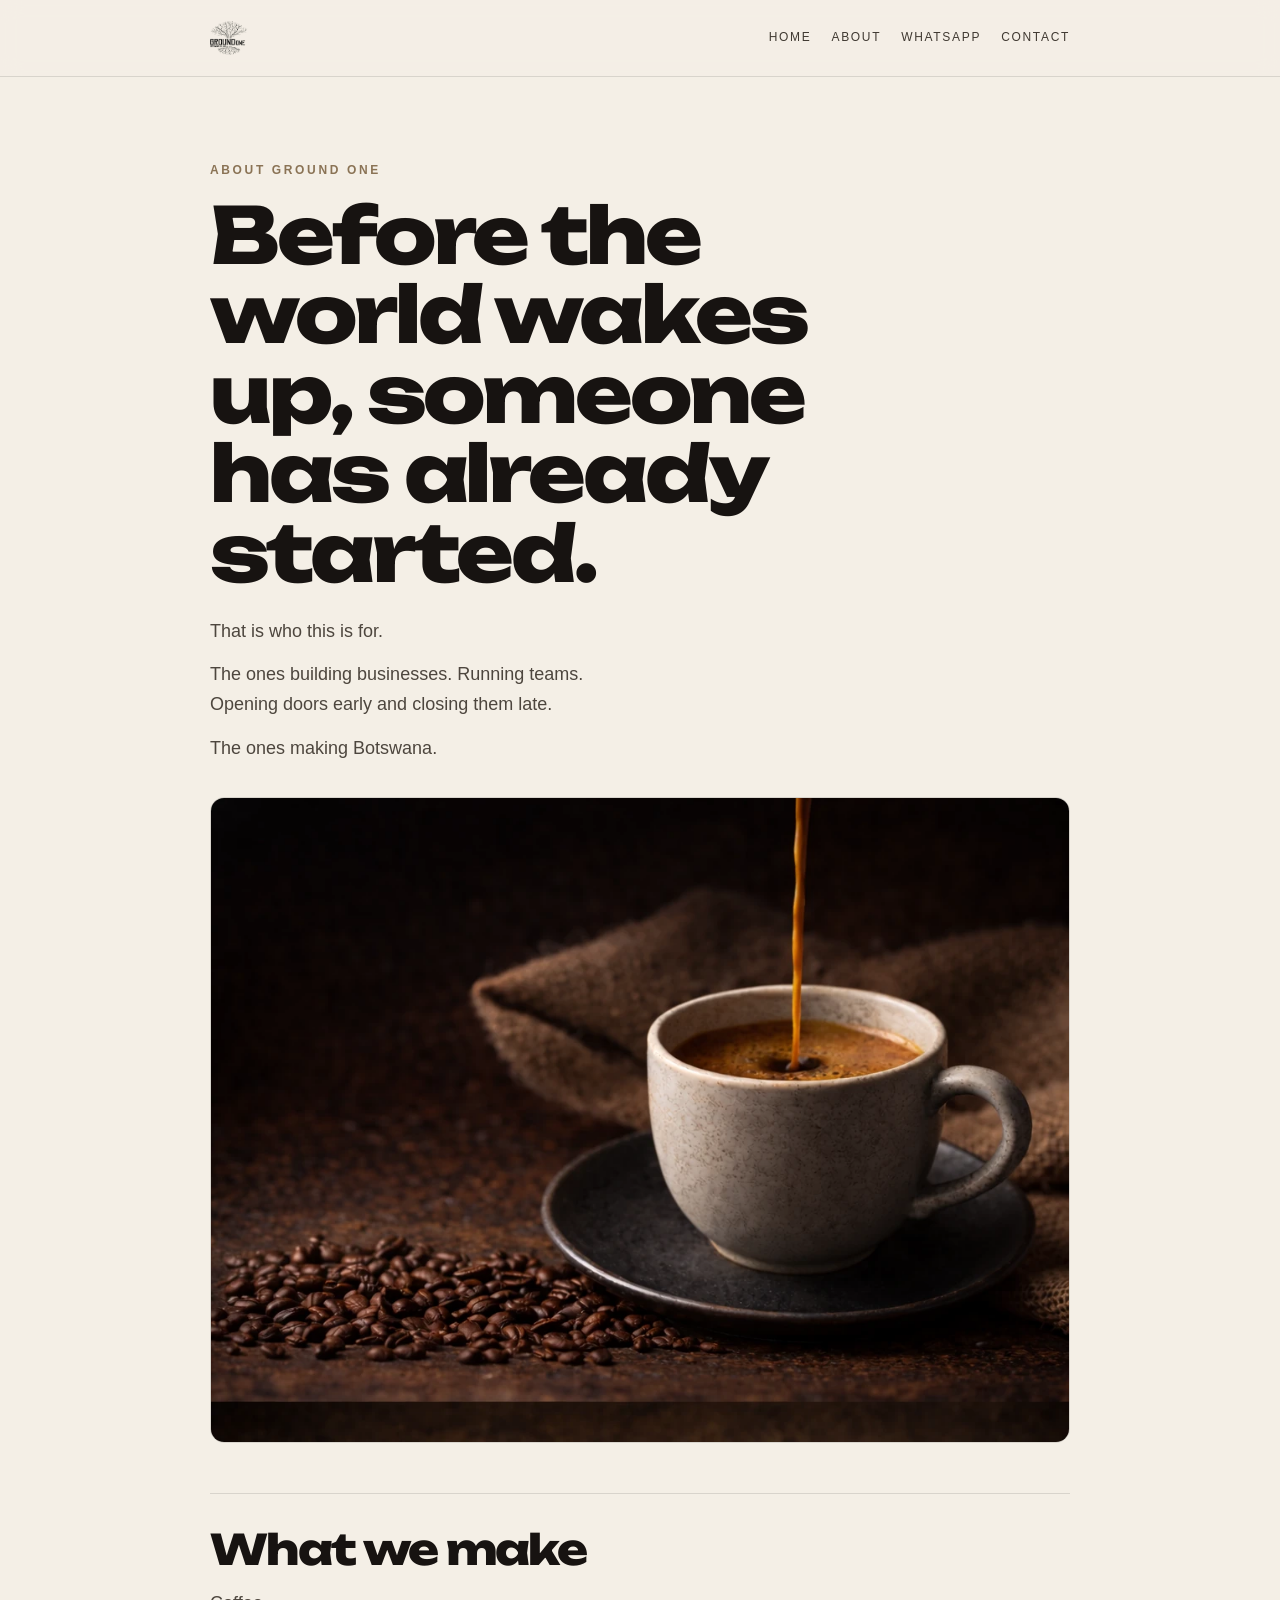
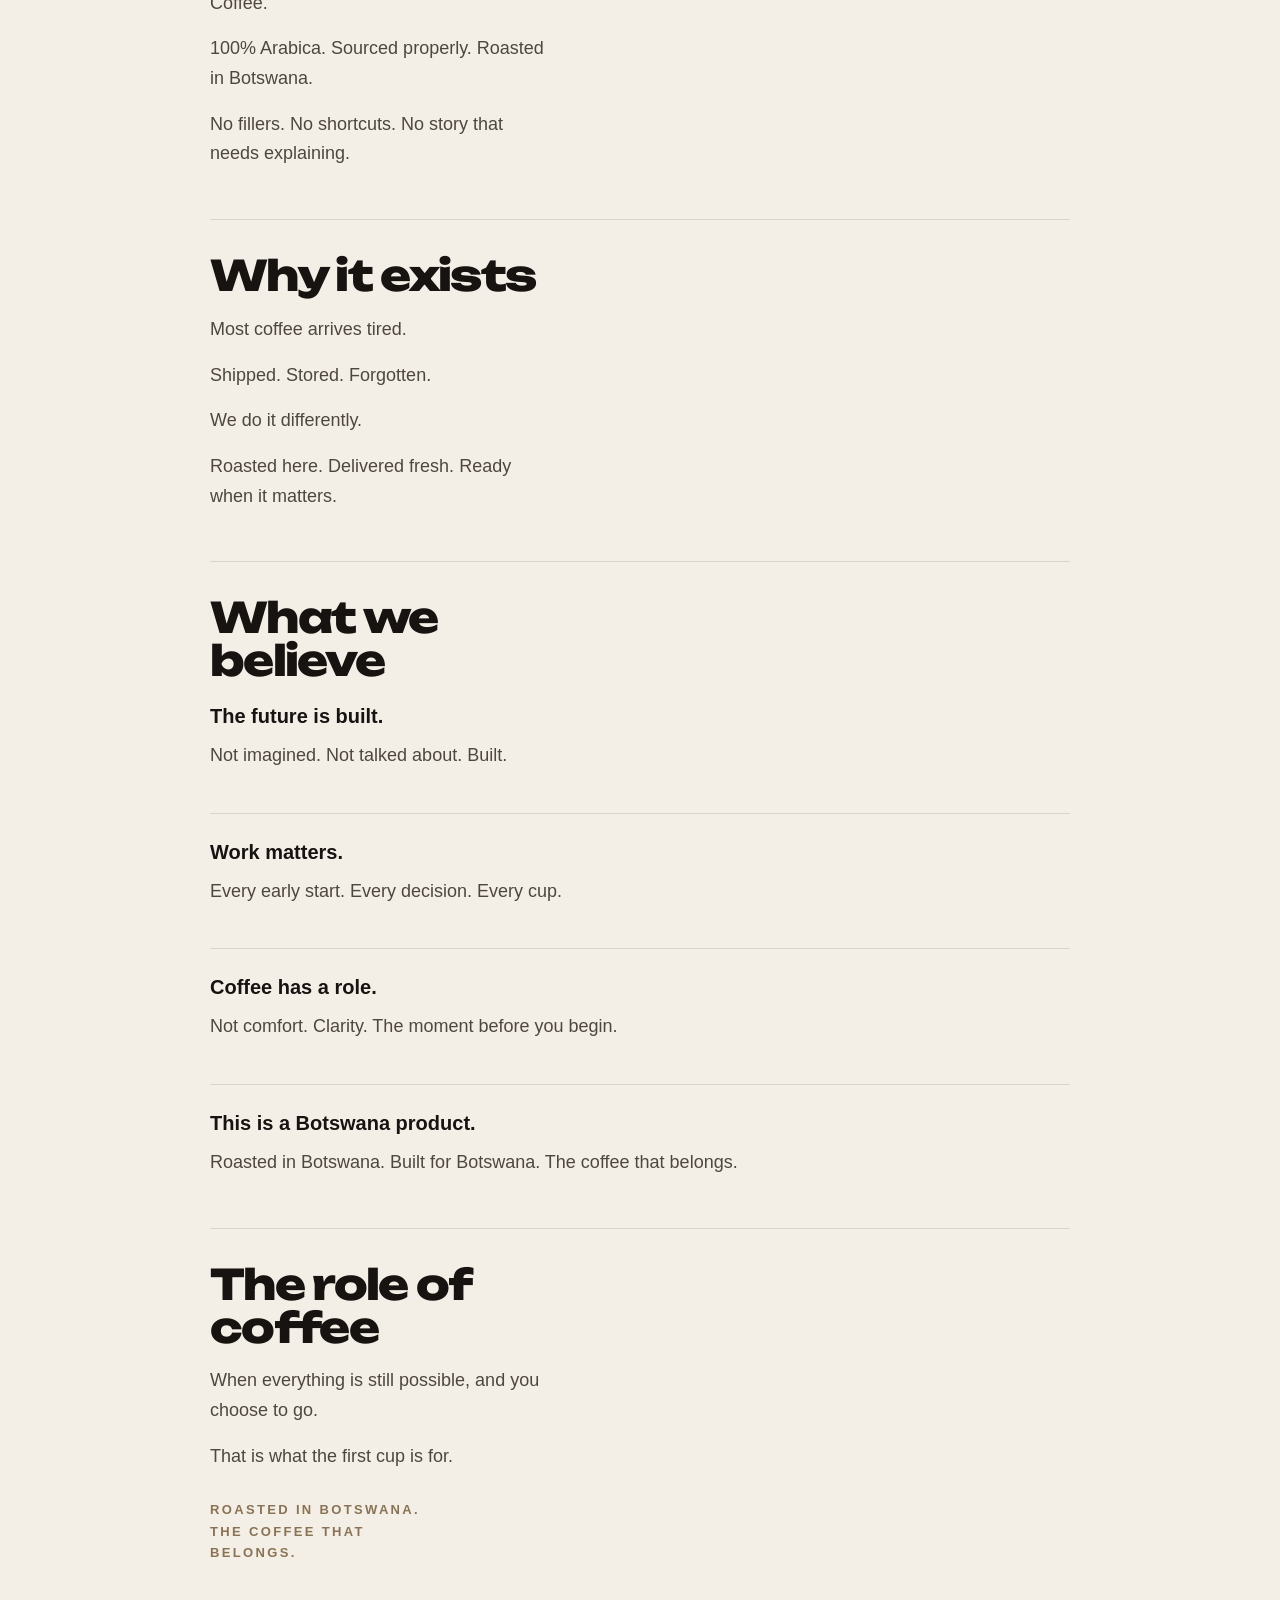
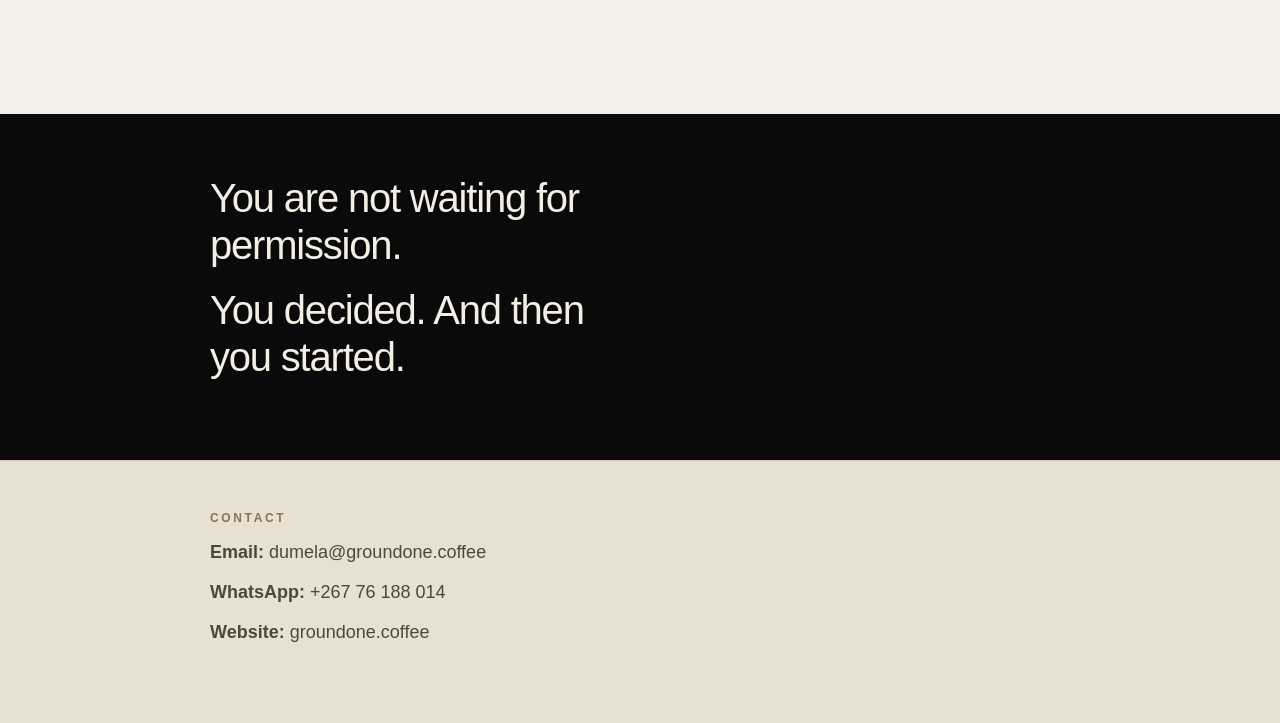
==== about.html @ 283d59fa "Add files via upload" ====
<!DOCTYPE html>
<html lang="en">
<head>
  <meta charset="UTF-8" />
  <meta name="viewport" content="width=device-width, initial-scale=1.0" />
  <title>About Ground One | Roasted in Botswana</title>
  <meta name="description" content="The story and beliefs behind Ground One Coffee — roasted in Botswana and built for the ones making Botswana." />
  <link rel="preconnect" href="https://fonts.googleapis.com">
  <link rel="preconnect" href="https://fonts.gstatic.com" crossorigin>
  <link href="https://fonts.googleapis.com/css2?family=Unbounded:wght@300;800&display=swap" rel="stylesheet">
  <style>
    :root {
      --black:#0a0a0a;
      --bone:#f4efe6;
      --bone-deep:#e8e0d0;
      --earth:#8a7355;
      --ink:#171311;
      --muted:#5e554c;
      --line:rgba(23,19,17,.12);
      --line-light:rgba(255,255,255,.12);
      --max:860px;
    }
    *{box-sizing:border-box}
    html{scroll-behavior:smooth}
    body{margin:0;font-family:Arial,Helvetica,sans-serif;background:var(--bone);color:var(--ink);line-height:1.65;-webkit-font-smoothing:antialiased}
    a{color:inherit;text-decoration:none}
    img{display:block;max-width:100%}
    .wrap{width:min(calc(100% - 40px),var(--max));margin:0 auto}
    .site-header{position:sticky;top:0;z-index:1000;background:rgba(244,239,230,.94);backdrop-filter:blur(10px);border-bottom:1px solid var(--line)}
    .site-header .wrap{min-height:76px;display:flex;align-items:center;justify-content:space-between;gap:24px}
    .brand img{height:34px;width:auto}
    .nav{display:flex;gap:20px;flex-wrap:wrap;align-items:center;font-size:12px;letter-spacing:.14em;text-transform:uppercase}
    .nav a{color:#403932}
    .hero{padding:84px 0 40px}
    .eyebrow{margin:0 0 14px;font-size:12px;letter-spacing:.22em;text-transform:uppercase;color:var(--earth);font-weight:700}
    h1,h2{margin:0;line-height:1.02;letter-spacing:-.04em;color:var(--ink)}
    h1{font-family:'Unbounded',Arial,sans-serif;font-weight:800;font-size:clamp(42px,7vw,78px);max-width:9ch;margin-bottom:24px}
    h2{font-family:'Unbounded',Arial,sans-serif;font-weight:800;font-size:clamp(26px,4vw,42px);max-width:10ch;margin-bottom:18px}
    .lede{font-size:22px;color:#2b251f;max-width:28ch;margin:0 0 18px}
    .hero-copy p{margin:0 0 14px;font-size:18px;color:#4d463e;max-width:40ch}
    .story-image{margin:34px 0 0;border-radius:14px;overflow:hidden;border:1px solid var(--line)}
    .content{padding:10px 0 80px}
    section{padding:34px 0;border-top:1px solid var(--line)}
    p{margin:0 0 16px;font-size:18px;color:#4e473f}
    .short p{max-width:34ch}
    .beliefs{display:grid;gap:26px;margin-top:8px}
    .belief{padding-top:22px;border-top:1px solid var(--line)}
    .belief:first-child{padding-top:0;border-top:0}
    .belief strong{display:block;font-size:20px;color:#171311;margin-bottom:8px}
    .statement{padding:60px 0;background:var(--black);color:var(--bone);margin-top:20px}
    .statement .wrap{max-width:980px}
    .statement p{font-size:clamp(24px,3.2vw,40px);line-height:1.18;color:var(--bone);letter-spacing:-.03em;max-width:18ch;margin:0 0 18px}
    .contact{padding:48px 0 66px;background:var(--bone-deep);border-top:1px solid var(--line)}
    .contact p{margin:0 0 10px}
    .meta{font-size:13px;letter-spacing:.18em;text-transform:uppercase;color:var(--earth);font-weight:700;margin-top:28px}
    @media (max-width: 760px){
      .site-header .wrap{padding:10px 0;align-items:flex-start}
      .nav{gap:14px;font-size:11px}
      .hero{padding:56px 0 30px}
      .lede{font-size:20px}
      p{font-size:17px}
    }
  </style>
</head>
<body>
  <header class="site-header">
    <div class="wrap">
      <a class="brand" href="index.html" aria-label="Ground One home">
        <img src="GroundOne_Logo.svg" alt="Ground One" />
      </a>
      <nav class="nav">
        <a href="index.html">Home</a>
        <a href="about.html">About</a>
        <a href="https://wa.me/26776188014" target="_blank" rel="noopener">WhatsApp</a>
        <a href="mailto:dumela@groundone.coffee">Contact</a>
      </nav>
    </div>
  </header>

  <main>
    <div class="wrap hero">
      <p class="eyebrow">About Ground One</p>
      <div class="hero-copy">
        <h1>Before the world wakes up, someone has already started.</h1>
        <p class="lede">That is who this is for.</p>
        <p>The ones building businesses. Running teams. Opening doors early and closing them late.</p>
        <p>The ones making Botswana.</p>
      </div>
      <div class="story-image">
        <img src="groundone-hero-split.webp" alt="Fresh coffee being poured into a cup" />
      </div>
    </div>

    <div class="wrap content">
      <section class="short">
        <h2>What we make</h2>
        <p>Coffee.</p>
        <p>100% Arabica. Sourced properly. Roasted in Botswana.</p>
        <p>No fillers. No shortcuts. No story that needs explaining.</p>
      </section>

      <section class="short">
        <h2>Why it exists</h2>
        <p>Most coffee arrives tired.</p>
        <p>Shipped. Stored. Forgotten.</p>
        <p>We do it differently.</p>
        <p>Roasted here. Delivered fresh. Ready when it matters.</p>
      </section>

      <section>
        <h2>What we believe</h2>
        <div class="beliefs">
          <div class="belief">
            <strong>The future is built.</strong>
            <p>Not imagined. Not talked about. Built.</p>
          </div>
          <div class="belief">
            <strong>Work matters.</strong>
            <p>Every early start. Every decision. Every cup.</p>
          </div>
          <div class="belief">
            <strong>Coffee has a role.</strong>
            <p>Not comfort. Clarity. The moment before you begin.</p>
          </div>
          <div class="belief">
            <strong>This is a Botswana product.</strong>
            <p>Roasted in Botswana. Built for Botswana. The coffee that belongs.</p>
          </div>
        </div>
      </section>

      <section class="short">
        <h2>The role of coffee</h2>
        <p>When everything is still possible, and you choose to go.</p>
        <p>That is what the first cup is for.</p>
        <p class="meta">Roasted in Botswana. The coffee that belongs.</p>
      </section>
    </div>

    <section class="statement">
      <div class="wrap">
        <p>You are not waiting for permission.</p>
        <p>You decided. And then you started.</p>
      </div>
    </section>

    <section class="contact">
      <div class="wrap">
        <p class="eyebrow">Contact</p>
        <p><strong>Email:</strong> <a href="mailto:dumela@groundone.coffee">dumela@groundone.coffee</a></p>
        <p><strong>WhatsApp:</strong> <a href="https://wa.me/26776188014" target="_blank" rel="noopener">+267 76 188 014</a></p>
        <p><strong>Website:</strong> <a href="index.html">groundone.coffee</a></p>
      </div>
    </section>
  </main>
</body>
</html>
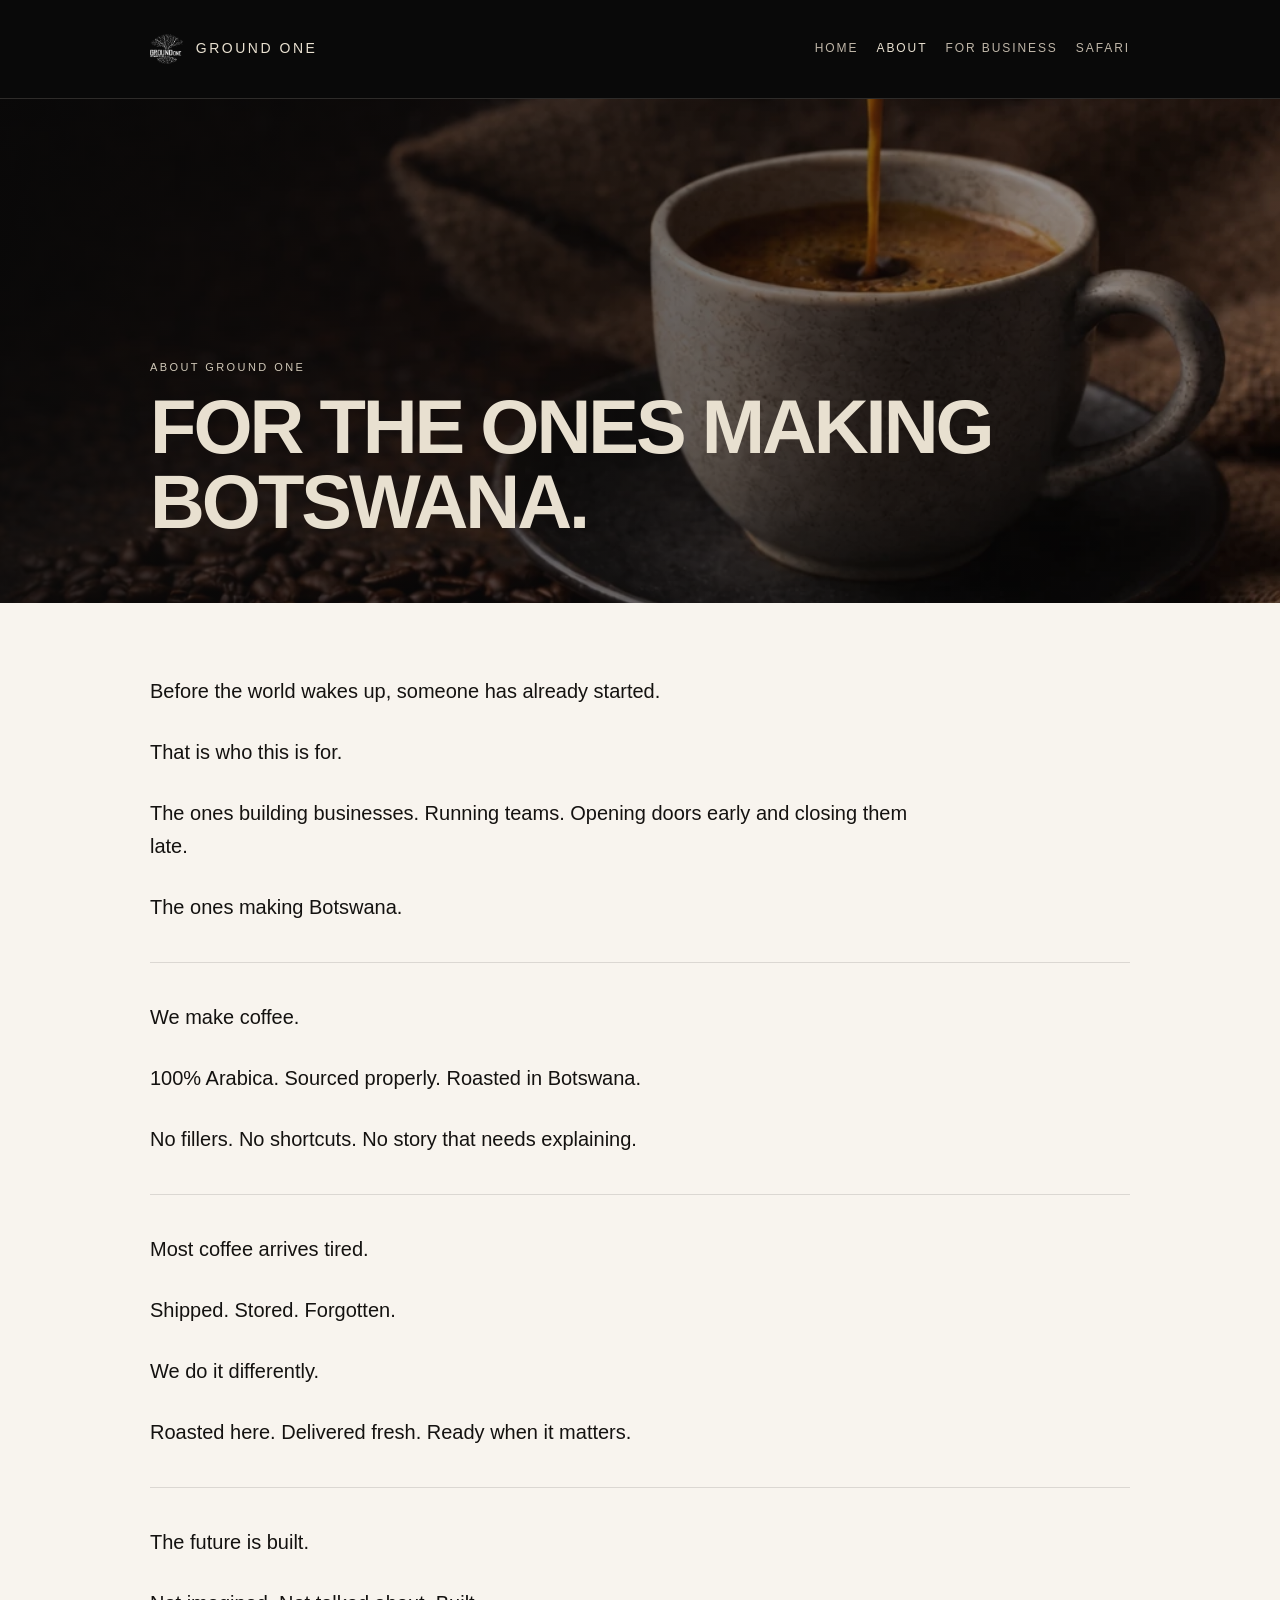
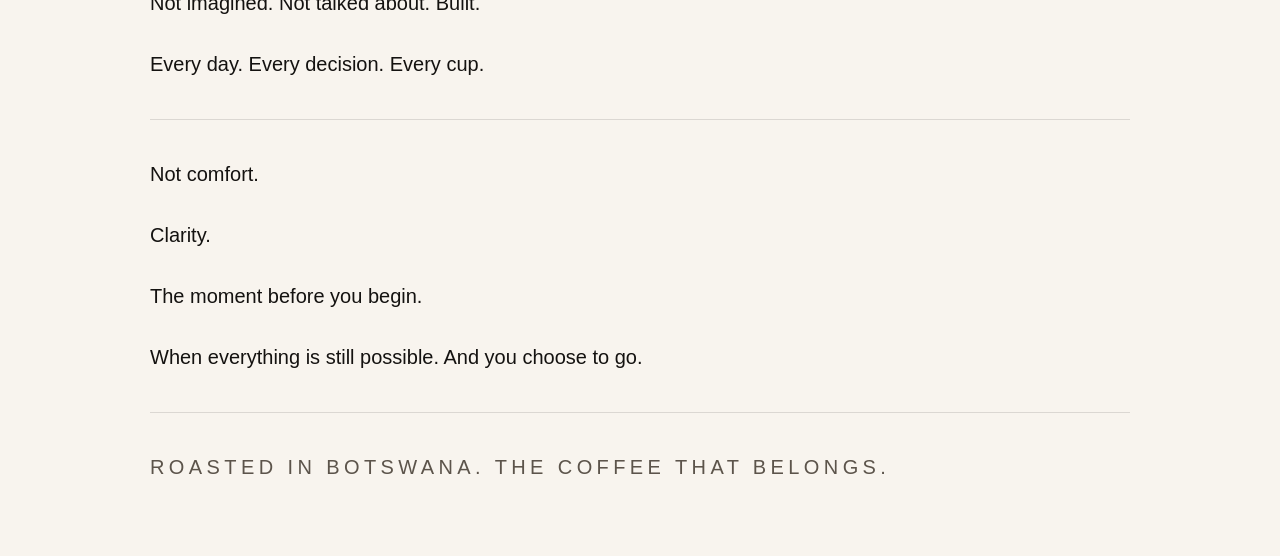
==== commit 7e11983b: "Add files via upload" ====
--- a/about.html
+++ b/about.html
@@ -1,157 +1 @@
-<!DOCTYPE html>
-<html lang="en">
-<head>
-  <meta charset="UTF-8" />
-  <meta name="viewport" content="width=device-width, initial-scale=1.0" />
-  <title>About Ground One | Roasted in Botswana</title>
-  <meta name="description" content="The story and beliefs behind Ground One Coffee — roasted in Botswana and built for the ones making Botswana." />
-  <link rel="preconnect" href="https://fonts.googleapis.com">
-  <link rel="preconnect" href="https://fonts.gstatic.com" crossorigin>
-  <link href="https://fonts.googleapis.com/css2?family=Unbounded:wght@300;800&display=swap" rel="stylesheet">
-  <style>
-    :root {
-      --black:#0a0a0a;
-      --bone:#f4efe6;
-      --bone-deep:#e8e0d0;
-      --earth:#8a7355;
-      --ink:#171311;
-      --muted:#5e554c;
-      --line:rgba(23,19,17,.12);
-      --line-light:rgba(255,255,255,.12);
-      --max:860px;
-    }
-    *{box-sizing:border-box}
-    html{scroll-behavior:smooth}
-    body{margin:0;font-family:Arial,Helvetica,sans-serif;background:var(--bone);color:var(--ink);line-height:1.65;-webkit-font-smoothing:antialiased}
-    a{color:inherit;text-decoration:none}
-    img{display:block;max-width:100%}
-    .wrap{width:min(calc(100% - 40px),var(--max));margin:0 auto}
-    .site-header{position:sticky;top:0;z-index:1000;background:rgba(244,239,230,.94);backdrop-filter:blur(10px);border-bottom:1px solid var(--line)}
-    .site-header .wrap{min-height:76px;display:flex;align-items:center;justify-content:space-between;gap:24px}
-    .brand img{height:34px;width:auto}
-    .nav{display:flex;gap:20px;flex-wrap:wrap;align-items:center;font-size:12px;letter-spacing:.14em;text-transform:uppercase}
-    .nav a{color:#403932}
-    .hero{padding:84px 0 40px}
-    .eyebrow{margin:0 0 14px;font-size:12px;letter-spacing:.22em;text-transform:uppercase;color:var(--earth);font-weight:700}
-    h1,h2{margin:0;line-height:1.02;letter-spacing:-.04em;color:var(--ink)}
-    h1{font-family:'Unbounded',Arial,sans-serif;font-weight:800;font-size:clamp(42px,7vw,78px);max-width:9ch;margin-bottom:24px}
-    h2{font-family:'Unbounded',Arial,sans-serif;font-weight:800;font-size:clamp(26px,4vw,42px);max-width:10ch;margin-bottom:18px}
-    .lede{font-size:22px;color:#2b251f;max-width:28ch;margin:0 0 18px}
-    .hero-copy p{margin:0 0 14px;font-size:18px;color:#4d463e;max-width:40ch}
-    .story-image{margin:34px 0 0;border-radius:14px;overflow:hidden;border:1px solid var(--line)}
-    .content{padding:10px 0 80px}
-    section{padding:34px 0;border-top:1px solid var(--line)}
-    p{margin:0 0 16px;font-size:18px;color:#4e473f}
-    .short p{max-width:34ch}
-    .beliefs{display:grid;gap:26px;margin-top:8px}
-    .belief{padding-top:22px;border-top:1px solid var(--line)}
-    .belief:first-child{padding-top:0;border-top:0}
-    .belief strong{display:block;font-size:20px;color:#171311;margin-bottom:8px}
-    .statement{padding:60px 0;background:var(--black);color:var(--bone);margin-top:20px}
-    .statement .wrap{max-width:980px}
-    .statement p{font-size:clamp(24px,3.2vw,40px);line-height:1.18;color:var(--bone);letter-spacing:-.03em;max-width:18ch;margin:0 0 18px}
-    .contact{padding:48px 0 66px;background:var(--bone-deep);border-top:1px solid var(--line)}
-    .contact p{margin:0 0 10px}
-    .meta{font-size:13px;letter-spacing:.18em;text-transform:uppercase;color:var(--earth);font-weight:700;margin-top:28px}
-    @media (max-width: 760px){
-      .site-header .wrap{padding:10px 0;align-items:flex-start}
-      .nav{gap:14px;font-size:11px}
-      .hero{padding:56px 0 30px}
-      .lede{font-size:20px}
-      p{font-size:17px}
-    }
-  </style>
-</head>
-<body>
-  <header class="site-header">
-    <div class="wrap">
-      <a class="brand" href="index.html" aria-label="Ground One home">
-        <img src="GroundOne_Logo.svg" alt="Ground One" />
-      </a>
-      <nav class="nav">
-        <a href="index.html">Home</a>
-        <a href="about.html">About</a>
-        <a href="https://wa.me/26776188014" target="_blank" rel="noopener">WhatsApp</a>
-        <a href="mailto:dumela@groundone.coffee">Contact</a>
-      </nav>
-    </div>
-  </header>
-
-  <main>
-    <div class="wrap hero">
-      <p class="eyebrow">About Ground One</p>
-      <div class="hero-copy">
-        <h1>Before the world wakes up, someone has already started.</h1>
-        <p class="lede">That is who this is for.</p>
-        <p>The ones building businesses. Running teams. Opening doors early and closing them late.</p>
-        <p>The ones making Botswana.</p>
-      </div>
-      <div class="story-image">
-        <img src="groundone-hero-split.webp" alt="Fresh coffee being poured into a cup" />
-      </div>
-    </div>
-
-    <div class="wrap content">
-      <section class="short">
-        <h2>What we make</h2>
-        <p>Coffee.</p>
-        <p>100% Arabica. Sourced properly. Roasted in Botswana.</p>
-        <p>No fillers. No shortcuts. No story that needs explaining.</p>
-      </section>
-
-      <section class="short">
-        <h2>Why it exists</h2>
-        <p>Most coffee arrives tired.</p>
-        <p>Shipped. Stored. Forgotten.</p>
-        <p>We do it differently.</p>
-        <p>Roasted here. Delivered fresh. Ready when it matters.</p>
-      </section>
-
-      <section>
-        <h2>What we believe</h2>
-        <div class="beliefs">
-          <div class="belief">
-            <strong>The future is built.</strong>
-            <p>Not imagined. Not talked about. Built.</p>
-          </div>
-          <div class="belief">
-            <strong>Work matters.</strong>
-            <p>Every early start. Every decision. Every cup.</p>
-          </div>
-          <div class="belief">
-            <strong>Coffee has a role.</strong>
-            <p>Not comfort. Clarity. The moment before you begin.</p>
-          </div>
-          <div class="belief">
-            <strong>This is a Botswana product.</strong>
-            <p>Roasted in Botswana. Built for Botswana. The coffee that belongs.</p>
-          </div>
-        </div>
-      </section>
-
-      <section class="short">
-        <h2>The role of coffee</h2>
-        <p>When everything is still possible, and you choose to go.</p>
-        <p>That is what the first cup is for.</p>
-        <p class="meta">Roasted in Botswana. The coffee that belongs.</p>
-      </section>
-    </div>
-
-    <section class="statement">
-      <div class="wrap">
-        <p>You are not waiting for permission.</p>
-        <p>You decided. And then you started.</p>
-      </div>
-    </section>
-
-    <section class="contact">
-      <div class="wrap">
-        <p class="eyebrow">Contact</p>
-        <p><strong>Email:</strong> <a href="mailto:dumela@groundone.coffee">dumela@groundone.coffee</a></p>
-        <p><strong>WhatsApp:</strong> <a href="https://wa.me/26776188014" target="_blank" rel="noopener">+267 76 188 014</a></p>
-        <p><strong>Website:</strong> <a href="index.html">groundone.coffee</a></p>
-      </div>
-    </section>
-  </main>
-</body>
-</html>+<!DOCTYPE html><html lang="en"><head><meta charset="UTF-8" /><meta name="viewport" content="width=device-width, initial-scale=1.0" /><title>Ground One | About</title><style>:root{--black:#0A0A0A;--bone:#E8E0D0;--cream:#F8F4EE;--muted:#BFB6A8;--line:rgba(232,224,208,.16);--max:980px}body{margin:0;font-family:Arial,Helvetica,sans-serif;background:var(--black);color:var(--bone);line-height:1.65}a{color:inherit;text-decoration:none}img{display:block;max-width:100%}.container{width:min(var(--max),calc(100% - 40px));margin:0 auto}.site-header{position:sticky;top:0;z-index:1000;background:rgba(10,10,10,.92);backdrop-filter:blur(10px);border-bottom:1px solid var(--line)}.nav-wrap{min-height:74px;display:flex;align-items:center;justify-content:space-between;gap:18px;flex-wrap:wrap;padding:12px 0}.brand{display:flex;align-items:center;gap:12px}.brand img{height:30px}.brand span{font-size:14px;letter-spacing:.18em;text-transform:uppercase}.nav{display:flex;gap:18px;flex-wrap:wrap}.nav a{font-size:12px;letter-spacing:.16em;text-transform:uppercase;color:var(--muted)}.nav a.active,.nav a:hover{color:var(--bone)}.hero{min-height:56vh;display:flex;align-items:end;background:linear-gradient(90deg,rgba(10,10,10,.82),rgba(10,10,10,.35)),url('groundone-hero-split.webp') center/cover no-repeat}.hero-inner{width:min(var(--max),calc(100% - 40px));margin:0 auto;padding:120px 0 64px}.eyebrow{font-size:11px;letter-spacing:.22em;text-transform:uppercase;color:#D0C8B8}h1,p{margin:0}h1{font-size:clamp(40px,6vw,76px);line-height:.98;letter-spacing:-.04em;text-transform:uppercase;margin-top:14px}main{background:var(--cream);color:#141210;padding:72px 0}.prose{display:grid;gap:28px}.prose p{font-size:20px;max-width:760px}hr{border:none;border-top:1px solid rgba(10,10,10,.12);margin:10px 0}.brand-line{font-size:13px;letter-spacing:.22em;text-transform:uppercase;color:#5c544b}@media (max-width:760px){.prose p{font-size:18px}}</style></head><body><header class="site-header"><div class="container nav-wrap"><a class="brand" href="index.html"><img src="GroundOne_Logo_White_small.png" alt="Ground One logo"><span>Ground One</span></a><nav class="nav"><a href="index.html">Home</a><a class="active" href="about.html">About</a><a href="business.html">For Business</a><a href="safari.html">Safari</a></nav></div></header><section class="hero"><div class="hero-inner"><div class="eyebrow">About Ground One</div><h1>For the ones making Botswana.</h1></div></section><main><div class="container prose"><p>Before the world wakes up, someone has already started.</p><p>That is who this is for.</p><p>The ones building businesses. Running teams. Opening doors early and closing them late.</p><p>The ones making Botswana.</p><hr><p>We make coffee.</p><p>100% Arabica. Sourced properly. Roasted in Botswana.</p><p>No fillers. No shortcuts. No story that needs explaining.</p><hr><p>Most coffee arrives tired.</p><p>Shipped. Stored. Forgotten.</p><p>We do it differently.</p><p>Roasted here. Delivered fresh. Ready when it matters.</p><hr><p>The future is built.</p><p>Not imagined. Not talked about. Built.</p><p>Every day. Every decision. Every cup.</p><hr><p>Not comfort.</p><p>Clarity.</p><p>The moment before you begin.</p><p>When everything is still possible. And you choose to go.</p><hr><p class="brand-line">Roasted in Botswana. The coffee that belongs.</p></div></main></body></html>
